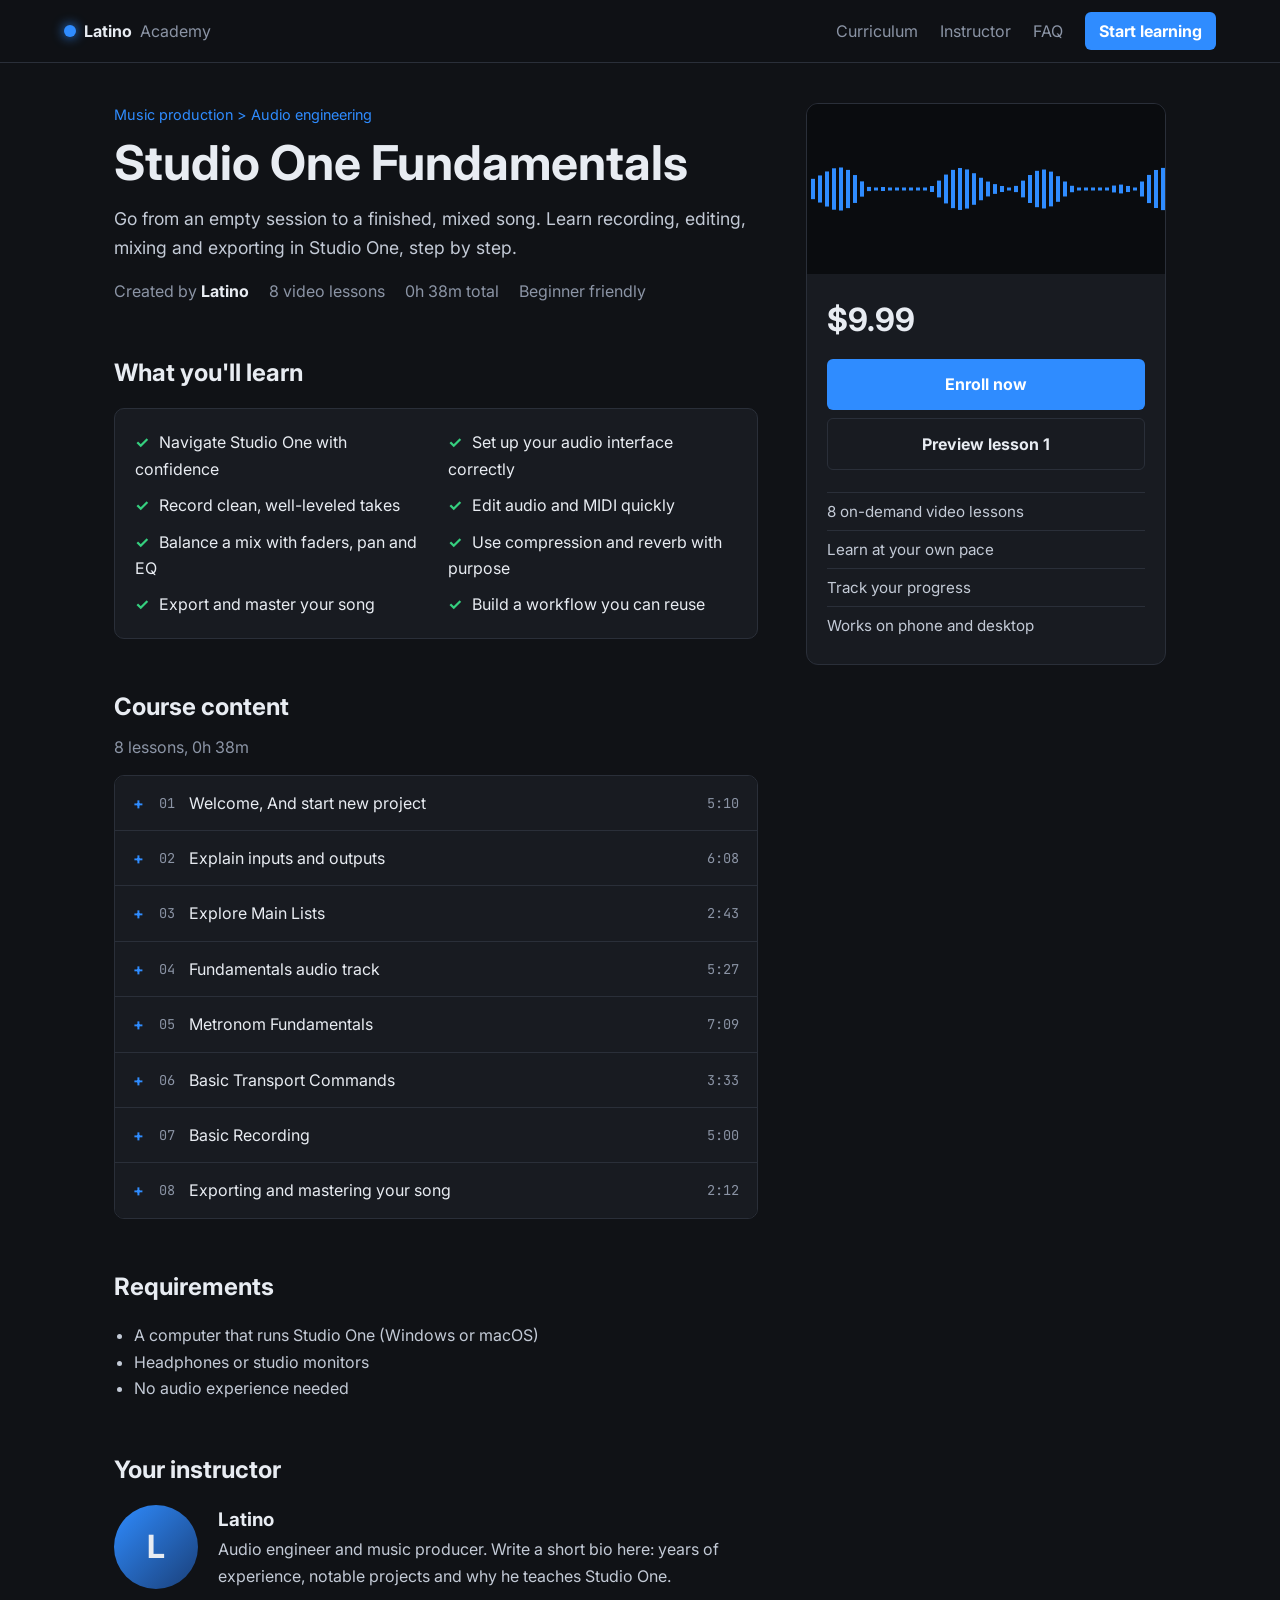
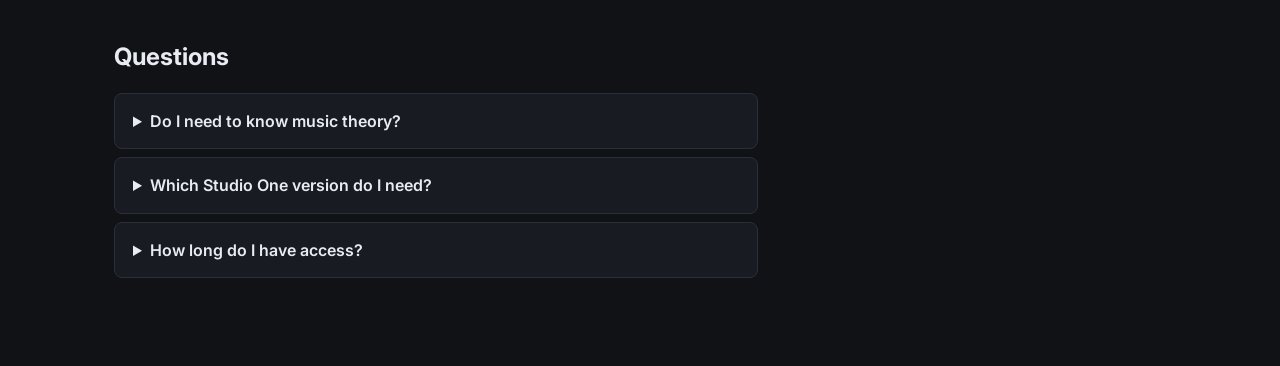
==== index.html @ 85a2d4eb "1st commit of project" ====
<!doctype html>
<html lang="en">
  <head>
    <meta charset="utf-8" />
    <meta name="viewport" content="width=device-width,initial-scale=1" />
    <title>Studio One Fundamentals by Latino</title>

    <meta
      name="description"
      content="Video course: learn recording, editing, mixing and exporting in Studio One. 8 lessons by Latino."
    />
    <meta name="theme-color" content="#101216" />
    <meta property="og:type" content="website" />
    <meta property="og:site_name" content="Latino Academy" />
    <meta
      property="og:title"
      content="Studio One Fundamentals | Video course by Latino"
    />
    <meta
      property="og:description"
      content="8 video lessons: go from an empty session to a finished, mixed song in Studio One."
    />
    <meta property="og:url" content="https://YOUR-DOMAIN.com/" />
    <meta property="og:image" content="https://YOUR-DOMAIN.com/images/og.png" />
    <meta property="og:image:width" content="1200" />
    <meta property="og:image:height" content="630" />
    <meta name="twitter:card" content="summary_large_image" />
    <script type="application/ld+json">
      {
        "@context": "https://schema.org",
        "@type": "Course",
        "name": "Studio One Fundamentals",
        "description": "Learn recording, editing, mixing and exporting in Studio One in 8 video lessons.",
        "provider": { "@type": "Person", "name": "Latino" },
        "inLanguage": "en"
      }
    </script>

    <link rel="preconnect" href="https://fonts.googleapis.com" />
    <link
      href="https://fonts.googleapis.com/css2?family=Inter:wght@400;600;700&family=JetBrains+Mono&display=swap"
      rel="stylesheet"
    />
    <link rel="stylesheet" href="css/style.css" />
  </head>
  <body>
    <header class="nav">
      <a class="logo" href="index.html"
        ><span class="dot"></span>Latino<b>Academy</b></a
      >
      <nav>
        <a href="#content">Curriculum</a><a href="#instructor">Instructor</a
        ><a href="#faq">FAQ</a
        ><a class="btn sm" href="player.html">Start learning</a>
      </nav>
    </header>
    <main class="wrap">
      <div>
        <div class="hero">
          <p class="crumb">Music production &gt; Audio engineering</p>
          <h1>Studio One Fundamentals</h1>
          <p class="sub">
            Go from an empty session to a finished, mixed song. Learn recording,
            editing, mixing and exporting in Studio One, step by step.
          </p>
          <div class="meta">
            <span>Created by <b>Latino</b></span
            ><span>8 video lessons</span><span>0h 38m total</span
            ><span>Beginner friendly</span>
          </div>
        </div>
        <section>
          <h2>What you'll learn</h2>
          <ul class="learn">
            <li>Navigate Studio One with confidence</li>
            <li>Set up your audio interface correctly</li>
            <li>Record clean, well-leveled takes</li>
            <li>Edit audio and MIDI quickly</li>
            <li>Balance a mix with faders, pan and EQ</li>
            <li>Use compression and reverb with purpose</li>
            <li>Export and master your song</li>
            <li>Build a workflow you can reuse</li>
          </ul>
        </section>
        <section id="content">
          <h2>Course content</h2>
          <p style="color: var(--mu); margin: -8px 0 14px" id="cs"></p>
          <div class="acc" id="curr"></div>
        </section>
        <section>
          <h2>Requirements</h2>
          <ul class="plain">
            <li>A computer that runs Studio One (Windows or macOS)</li>
            <li>Headphones or studio monitors</li>
            <li>No audio experience needed</li>
          </ul>
        </section>
        <section id="instructor">
          <h2>Your instructor</h2>
          <div class="inst">
            <div class="av">L</div>
            <div>
              <h3>Latino</h3>
              <p>
                Audio engineer and music producer. Write a short bio here: years
                of experience, notable projects and why he teaches Studio One.
              </p>
            </div>
          </div>
        </section>
        <section id="faq" class="faq">
          <h2>Questions</h2>
          <details>
            <summary>Do I need to know music theory?</summary>
            <p>
              No. The course starts from zero and teaches what you need as you
              go.
            </p>
          </details>
          <details>
            <summary>Which Studio One version do I need?</summary>
            <p>Replace with the exact version used in the videos.</p>
          </details>
          <details>
            <summary>How long do I have access?</summary>
            <p>Replace with the access terms the instructor chooses.</p>
          </details>
        </section>
      </div>
      <aside class="card">
        <canvas id="pv" aria-label="Animated audio waveform"></canvas>
        <div class="in">
          <div class="price">$9.99</div>
          <a class="btn" id="go" href="player.html">Enroll now</a
          ><a class="btn ghost" href="player.html">Preview lesson 1</a>
          <ul>
            <li>8 on-demand video lessons</li>
            <li>Learn at your own pace</li>
            <li>Track your progress</li>
            <li>Works on phone and desktop</li>
          </ul>
        </div>
      </aside>
    </main>
    <script src="js/main.js"></script>
    <script>
      const st = load();
      document.getElementById("curr").innerHTML = LESSONS.map(
        (l) =>
          `<details><summary><span class="mono">${String(l.id).padStart(2, "0")}</span><span>${l.t}</span><span class="mono">${l.d}</span></summary><p>${l.s}</p></details>`,
      ).join("");
      document.getElementById("cs").textContent =
        `${LESSONS.length} lessons, 0h 38m`;
      if (st.done.length) {
        document.getElementById("go").textContent =
          `Continue (${st.done.length}/8 done)`;
      }
      wave(document.getElementById("pv"));
    </script>
  </body>
</html>
---- css/style.css ----
:root{--bg:#101216;--p:#181b21;--p2:#1f232b;--line:#2a2f39;--tx:#e8ecf2;--mu:#8b94a5;--bl:#2f8cff;--am:#ffb020;--gr:#35d07f}
*{box-sizing:border-box;margin:0}
html{scroll-behavior:smooth}
body{background:var(--bg);color:var(--tx);font:16px/1.65 "Inter",system-ui,sans-serif}
a{color:inherit;text-decoration:none}
:focus-visible{outline:2px solid var(--bl);outline-offset:2px}
.mono{font-family:"JetBrains Mono",ui-monospace,Menlo,monospace;font-size:.85em}
.nav{position:sticky;top:0;z-index:20;display:flex;justify-content:space-between;align-items:center;padding:12px 5%;background:#101216ee;border-bottom:1px solid var(--line);backdrop-filter:blur(8px)}
.nav nav{display:flex;gap:22px;align-items:center;color:var(--mu)}
.nav nav a:hover{color:var(--tx)}
.logo{font-weight:700;display:flex;align-items:center;gap:8px}
.logo b{font-weight:400;color:var(--mu)}
.dot{width:12px;height:12px;border-radius:50%;background:var(--bl);box-shadow:0 0 12px var(--bl)}
.btn{display:inline-block;background:var(--bl);color:#fff;font-weight:700;padding:12px 22px;border:0;border-radius:6px;cursor:pointer;font:inherit;font-weight:700;text-align:center}
.btn:hover{filter:brightness(1.12)}
.btn.sm{padding:6px 14px}
.btn.ghost{background:transparent;border:1px solid var(--line);color:var(--tx)}
.wrap{display:grid;grid-template-columns:1fr 360px;gap:48px;max-width:1180px;margin:0 auto;padding:40px 5% 80px}
.hero h1{font-size:clamp(1.9rem,4.5vw,3rem);line-height:1.15;margin:8px 0 14px}
.crumb{color:var(--bl);font-size:.9rem}
.sub{color:#c3cad6;font-size:1.1rem;max-width:62ch}
.meta{display:flex;flex-wrap:wrap;gap:8px 20px;color:var(--mu);margin:16px 0 0}
.meta b{color:var(--tx)}
section{margin-top:48px}
h2{font-size:1.5rem;margin-bottom:16px}
.learn{display:grid;grid-template-columns:1fr 1fr;gap:10px 24px;list-style:none;padding:20px;border:1px solid var(--line);border-radius:10px;background:var(--p)}
.learn li::before{content:"✓";color:var(--gr);margin-right:10px;font-weight:700}
.acc{border:1px solid var(--line);border-radius:10px;overflow:hidden}
.acc details{border-bottom:1px solid var(--line);background:var(--p)}
.acc details:last-child{border:0}
.acc summary{display:flex;gap:14px;align-items:center;padding:14px 18px;cursor:pointer;list-style:none}
.acc summary::-webkit-details-marker{display:none}
.acc summary::before{content:"+";color:var(--bl);font-weight:700;width:12px}
.acc details[open] summary::before{content:"–"}
.acc summary span:nth-child(2){flex:1}
.acc .mono{color:var(--mu)}
.acc p{padding:0 18px 16px 44px;color:#c3cad6}
.faq details{background:var(--p);border:1px solid var(--line);border-radius:8px;padding:14px 18px;margin-bottom:8px}
.faq summary{cursor:pointer;font-weight:600}
.faq p{color:#c3cad6;margin-top:8px}
ul.plain{padding-left:20px;color:#c3cad6}
.inst{display:flex;gap:20px;align-items:center}
.av{flex:none;width:84px;height:84px;border-radius:50%;background:linear-gradient(135deg,var(--bl),#1a3f78);display:grid;place-items:center;font-size:2rem;font-weight:700}
.inst p{color:#c3cad6}
.card{position:sticky;top:84px;align-self:start;background:var(--p);border:1px solid var(--line);border-radius:12px;overflow:hidden}
.card canvas{display:block;width:100%;height:170px;background:#0a0c0f}
.card .in{padding:20px}
.price{font-size:2rem;font-weight:700;margin-bottom:12px}
.card .btn{width:100%;margin-bottom:8px}
.card ul{list-style:none;padding:0;margin-top:14px;color:#c3cad6;font-size:.95rem}
.card li{padding:6px 0;border-top:1px solid var(--line)}
.fader{height:6px;background:var(--line);border-radius:9px}
.fader i{display:block;height:100%;width:0;background:linear-gradient(90deg,var(--bl),var(--am));border-radius:9px;position:relative;transition:width .4s}
.fader i::after{content:"";position:absolute;right:-6px;top:-5px;width:12px;height:16px;border-radius:3px;background:#dfe5ee;box-shadow:0 1px 4px #000}
/* player */
.top{display:flex;gap:20px;align-items:center;padding:12px 5%;border-bottom:1px solid var(--line);background:var(--p)}
.top .t{flex:1;font-weight:600}
.top .pr{width:200px;color:var(--mu);font-size:.85rem}
.top .fader{margin-top:6px}
.pwrap{display:grid;grid-template-columns:1fr 360px;max-width:1400px;margin:0 auto}
.stage{position:relative;aspect-ratio:16/9;background:#0a0c0f}
.stage canvas,.stage video{position:absolute;inset:0;width:100%;height:100%}
.stage .ph{position:absolute;left:18px;bottom:14px;color:var(--mu)}
.play{position:absolute;inset:0;margin:auto;width:72px;height:72px;border-radius:50%;border:0;background:var(--bl);color:#fff;font-size:1.6rem;cursor:pointer;box-shadow:0 0 30px #2f8cff88}
.info{padding:24px 28px}
.info h1{font-size:1.5rem;margin-bottom:6px}
.tabs{display:flex;gap:4px;border-bottom:1px solid var(--line);margin:20px 0 16px}
.tabs button{background:none;border:0;color:var(--mu);padding:10px 16px;font:inherit;cursor:pointer;border-bottom:2px solid transparent}
.tabs button[aria-selected=true]{color:var(--tx);border-color:var(--bl)}
.tab{display:none}.tab.on{display:block}
textarea{width:100%;min-height:130px;background:var(--p);color:var(--tx);border:1px solid var(--line);border-radius:8px;padding:12px;font:inherit}
.acts{display:flex;gap:10px;margin-top:18px}
.side{border-left:1px solid var(--line);background:var(--p)}
.side h3{padding:16px 18px;border-bottom:1px solid var(--line)}
.les{display:flex;gap:12px;align-items:center;width:100%;padding:14px 18px;background:none;border:0;border-bottom:1px solid var(--line);color:var(--tx);font:inherit;text-align:left;cursor:pointer}
.les:hover{background:var(--p2)}
.les.cur{background:var(--p2);box-shadow:inset 3px 0 var(--bl)}
.les .ck{flex:none;width:20px;height:20px;border:2px solid var(--mu);border-radius:50%;display:grid;place-items:center;font-size:.7rem}
.les.done .ck{background:var(--gr);border-color:var(--gr);color:#08210f}
.les span:nth-child(2){flex:1}.les .mono{color:var(--mu)}
@media(max-width:900px){.wrap,.pwrap{grid-template-columns:1fr}.card{position:static;order:-1}.learn{grid-template-columns:1fr}.nav nav a:not(.btn){display:none}.side{border-left:0}.top .pr{display:none}}
@media(prefers-reduced-motion:reduce){*{transition:none!important}}
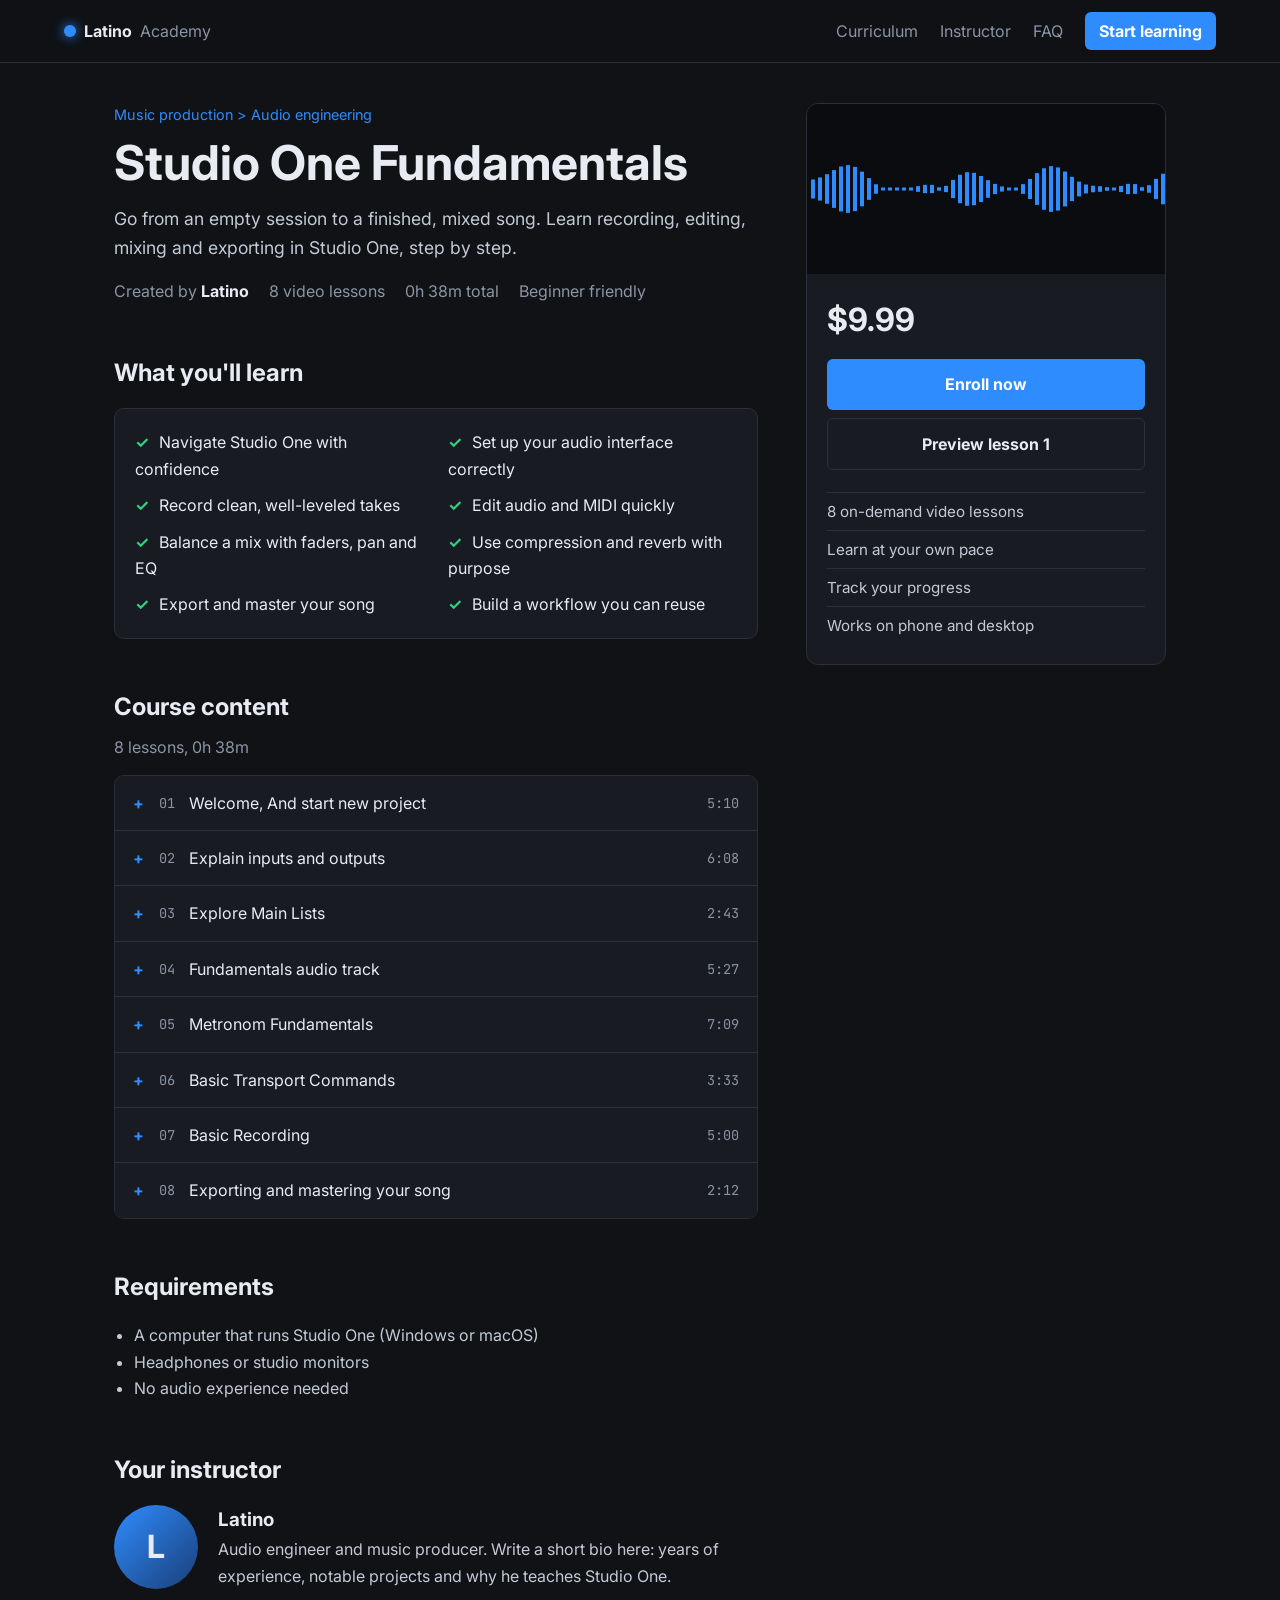
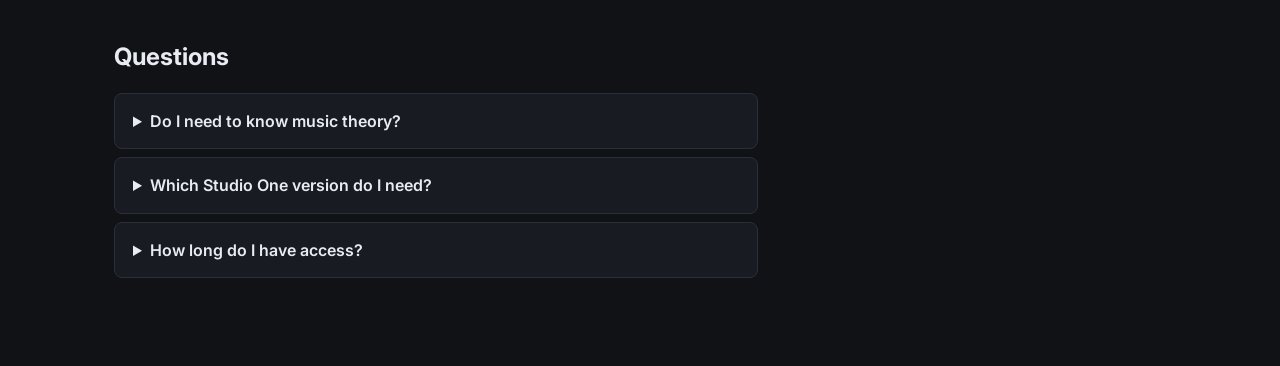
==== commit c2b3734a: "2nd cm for add link preview" ====
--- a/index.html
+++ b/index.html
@@ -20,8 +20,14 @@
       property="og:description"
       content="8 video lessons: go from an empty session to a finished, mixed song in Studio One."
     />
-    <meta property="og:url" content="https://YOUR-DOMAIN.com/" />
-    <meta property="og:image" content="https://YOUR-DOMAIN.com/images/og.png" />
+    <meta
+      property="og:url"
+      content="https://aly-khalil101.github.io/sound-courses/"
+    />
+    <meta
+      property="og:image"
+      content="https://aly-khalil101.github.io/sound-courses/imgs/stone.png"
+    />
     <meta property="og:image:width" content="1200" />
     <meta property="og:image:height" content="630" />
     <meta name="twitter:card" content="summary_large_image" />
